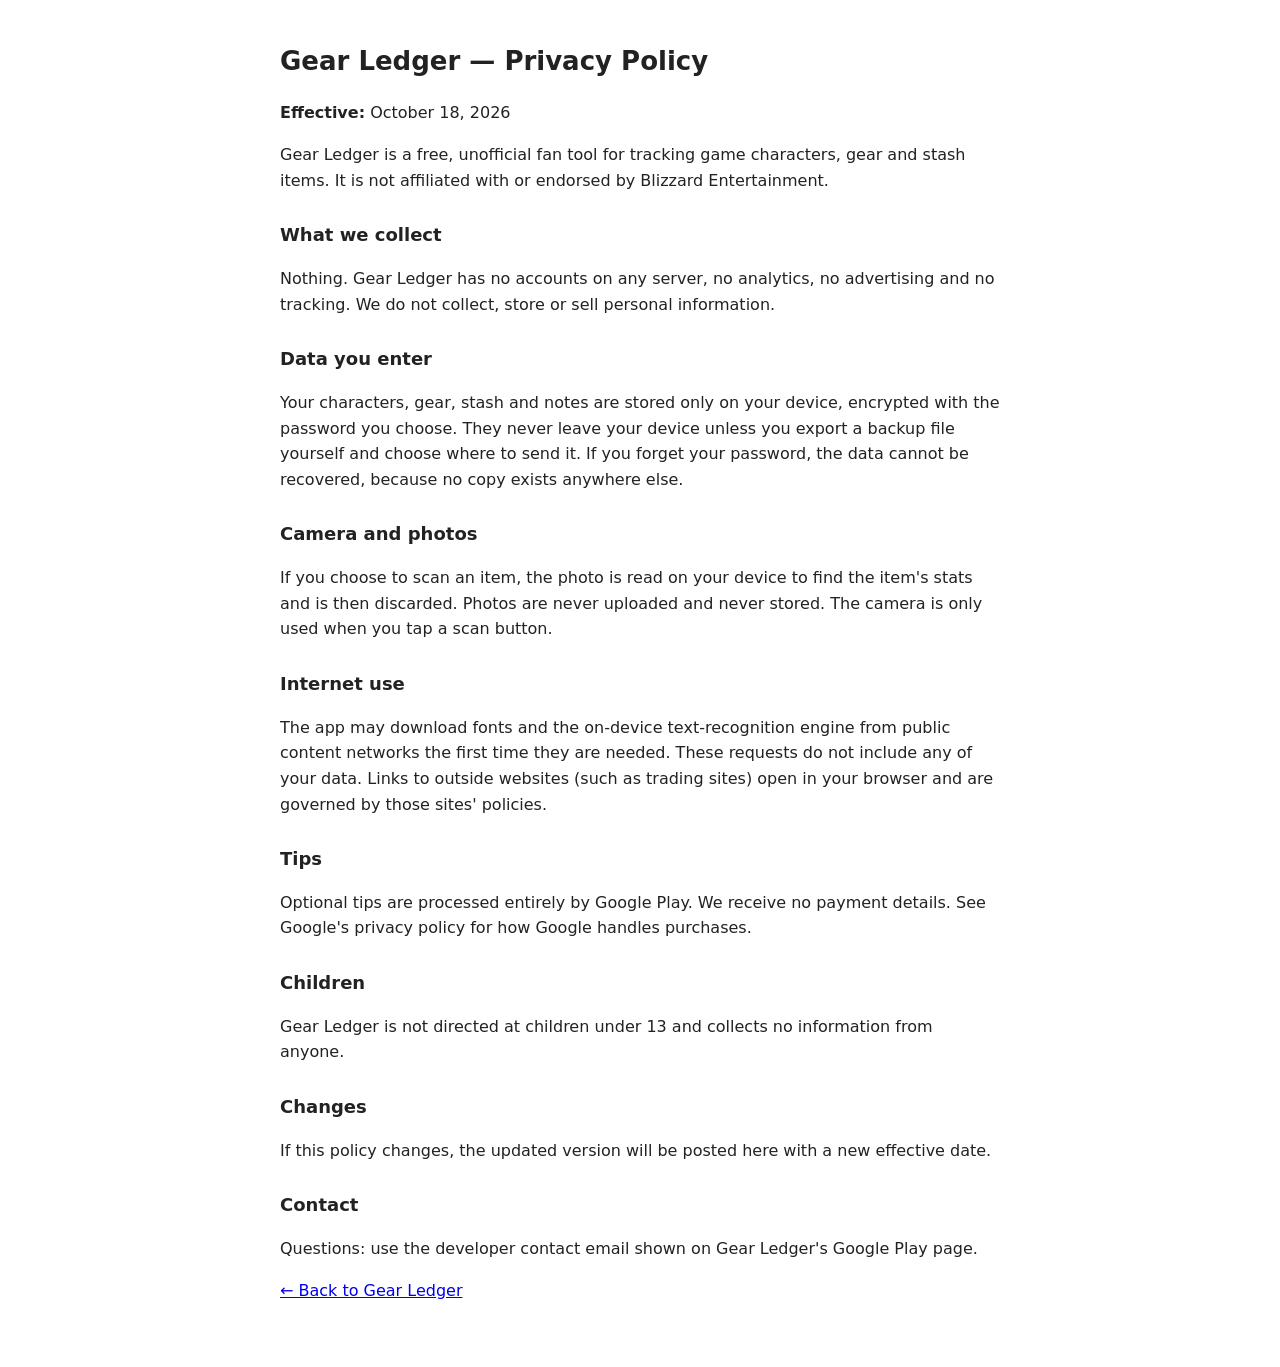
==== privacy.html @ b531e943 "Add standalone privacy policy page for the Google Play listing Separate page only; the web app itsel" ====
<!doctype html>
<html lang="en">
<head>
  <meta charset="utf-8">
  <meta name="viewport" content="width=device-width, initial-scale=1">
  <title>Gear Ledger — Privacy Policy</title>
  <style>
    body { font: 16px/1.6 system-ui, sans-serif; max-width: 720px; margin: 0 auto; padding: 24px 16px 48px; color: #222; background: #fff; }
    h1 { font-size: 26px; } h2 { font-size: 18px; margin-top: 28px; }
    @media (prefers-color-scheme: dark) { body { color: #e8e0d4; background: #0f0d0b; } a { color: #c8a252; } }
  </style>
</head>
<body>
<main>
  <h1>Gear Ledger — Privacy Policy</h1>
  <p><b>Effective:</b> October 18, 2026</p>
  <p>Gear Ledger is a free, unofficial fan tool for tracking game characters, gear and stash items. It is not affiliated with or endorsed by Blizzard Entertainment.</p>

  <h2>What we collect</h2>
  <p>Nothing. Gear Ledger has no accounts on any server, no analytics, no advertising and no tracking. We do not collect, store or sell personal information.</p>

  <h2>Data you enter</h2>
  <p>Your characters, gear, stash and notes are stored only on your device, encrypted with the password you choose. They never leave your device unless you export a backup file yourself and choose where to send it. If you forget your password, the data cannot be recovered, because no copy exists anywhere else.</p>

  <h2>Camera and photos</h2>
  <p>If you choose to scan an item, the photo is read on your device to find the item's stats and is then discarded. Photos are never uploaded and never stored. The camera is only used when you tap a scan button.</p>

  <h2>Internet use</h2>
  <p>The app may download fonts and the on-device text-recognition engine from public content networks the first time they are needed. These requests do not include any of your data. Links to outside websites (such as trading sites) open in your browser and are governed by those sites' policies.</p>

  <h2>Tips</h2>
  <p>Optional tips are processed entirely by Google Play. We receive no payment details. See Google's privacy policy for how Google handles purchases.</p>

  <h2>Children</h2>
  <p>Gear Ledger is not directed at children under 13 and collects no information from anyone.</p>

  <h2>Changes</h2>
  <p>If this policy changes, the updated version will be posted here with a new effective date.</p>

  <h2>Contact</h2>
  <p>Questions: use the developer contact email shown on Gear Ledger's Google Play page.</p>
  <p><a href="./">← Back to Gear Ledger</a></p>
</main>
</body>
</html>
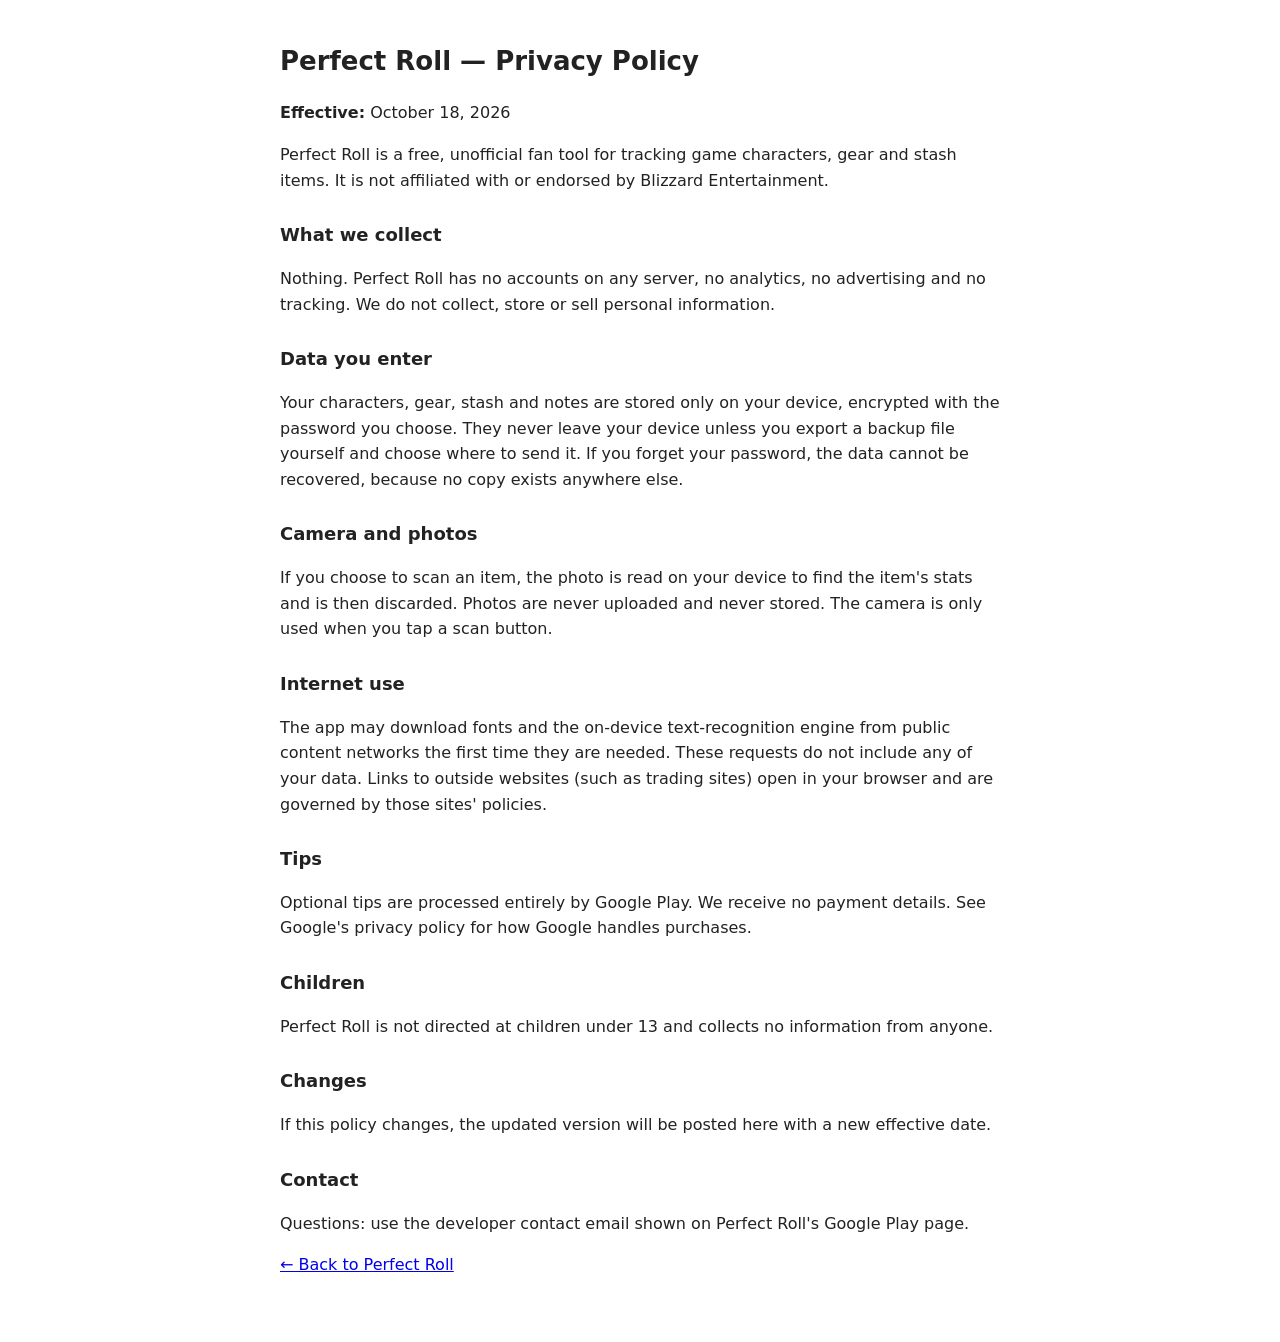
==== commit 48c1d53a: "Rename to Perfect Roll Display name only: storage keys and the backup format are unchanged, so exist" ====
--- a/privacy.html
+++ b/privacy.html
@@ -3,7 +3,7 @@
 <head>
   <meta charset="utf-8">
   <meta name="viewport" content="width=device-width, initial-scale=1">
-  <title>Gear Ledger — Privacy Policy</title>
+  <title>Perfect Roll — Privacy Policy</title>
   <style>
     body { font: 16px/1.6 system-ui, sans-serif; max-width: 720px; margin: 0 auto; padding: 24px 16px 48px; color: #222; background: #fff; }
     h1 { font-size: 26px; } h2 { font-size: 18px; margin-top: 28px; }
@@ -12,12 +12,12 @@
 </head>
 <body>
 <main>
-  <h1>Gear Ledger — Privacy Policy</h1>
+  <h1>Perfect Roll — Privacy Policy</h1>
   <p><b>Effective:</b> October 18, 2026</p>
-  <p>Gear Ledger is a free, unofficial fan tool for tracking game characters, gear and stash items. It is not affiliated with or endorsed by Blizzard Entertainment.</p>
+  <p>Perfect Roll is a free, unofficial fan tool for tracking game characters, gear and stash items. It is not affiliated with or endorsed by Blizzard Entertainment.</p>
 
   <h2>What we collect</h2>
-  <p>Nothing. Gear Ledger has no accounts on any server, no analytics, no advertising and no tracking. We do not collect, store or sell personal information.</p>
+  <p>Nothing. Perfect Roll has no accounts on any server, no analytics, no advertising and no tracking. We do not collect, store or sell personal information.</p>
 
   <h2>Data you enter</h2>
   <p>Your characters, gear, stash and notes are stored only on your device, encrypted with the password you choose. They never leave your device unless you export a backup file yourself and choose where to send it. If you forget your password, the data cannot be recovered, because no copy exists anywhere else.</p>
@@ -32,14 +32,14 @@
   <p>Optional tips are processed entirely by Google Play. We receive no payment details. See Google's privacy policy for how Google handles purchases.</p>
 
   <h2>Children</h2>
-  <p>Gear Ledger is not directed at children under 13 and collects no information from anyone.</p>
+  <p>Perfect Roll is not directed at children under 13 and collects no information from anyone.</p>
 
   <h2>Changes</h2>
   <p>If this policy changes, the updated version will be posted here with a new effective date.</p>
 
   <h2>Contact</h2>
-  <p>Questions: use the developer contact email shown on Gear Ledger's Google Play page.</p>
-  <p><a href="./">← Back to Gear Ledger</a></p>
+  <p>Questions: use the developer contact email shown on Perfect Roll's Google Play page.</p>
+  <p><a href="./">← Back to Perfect Roll</a></p>
 </main>
 </body>
 </html>
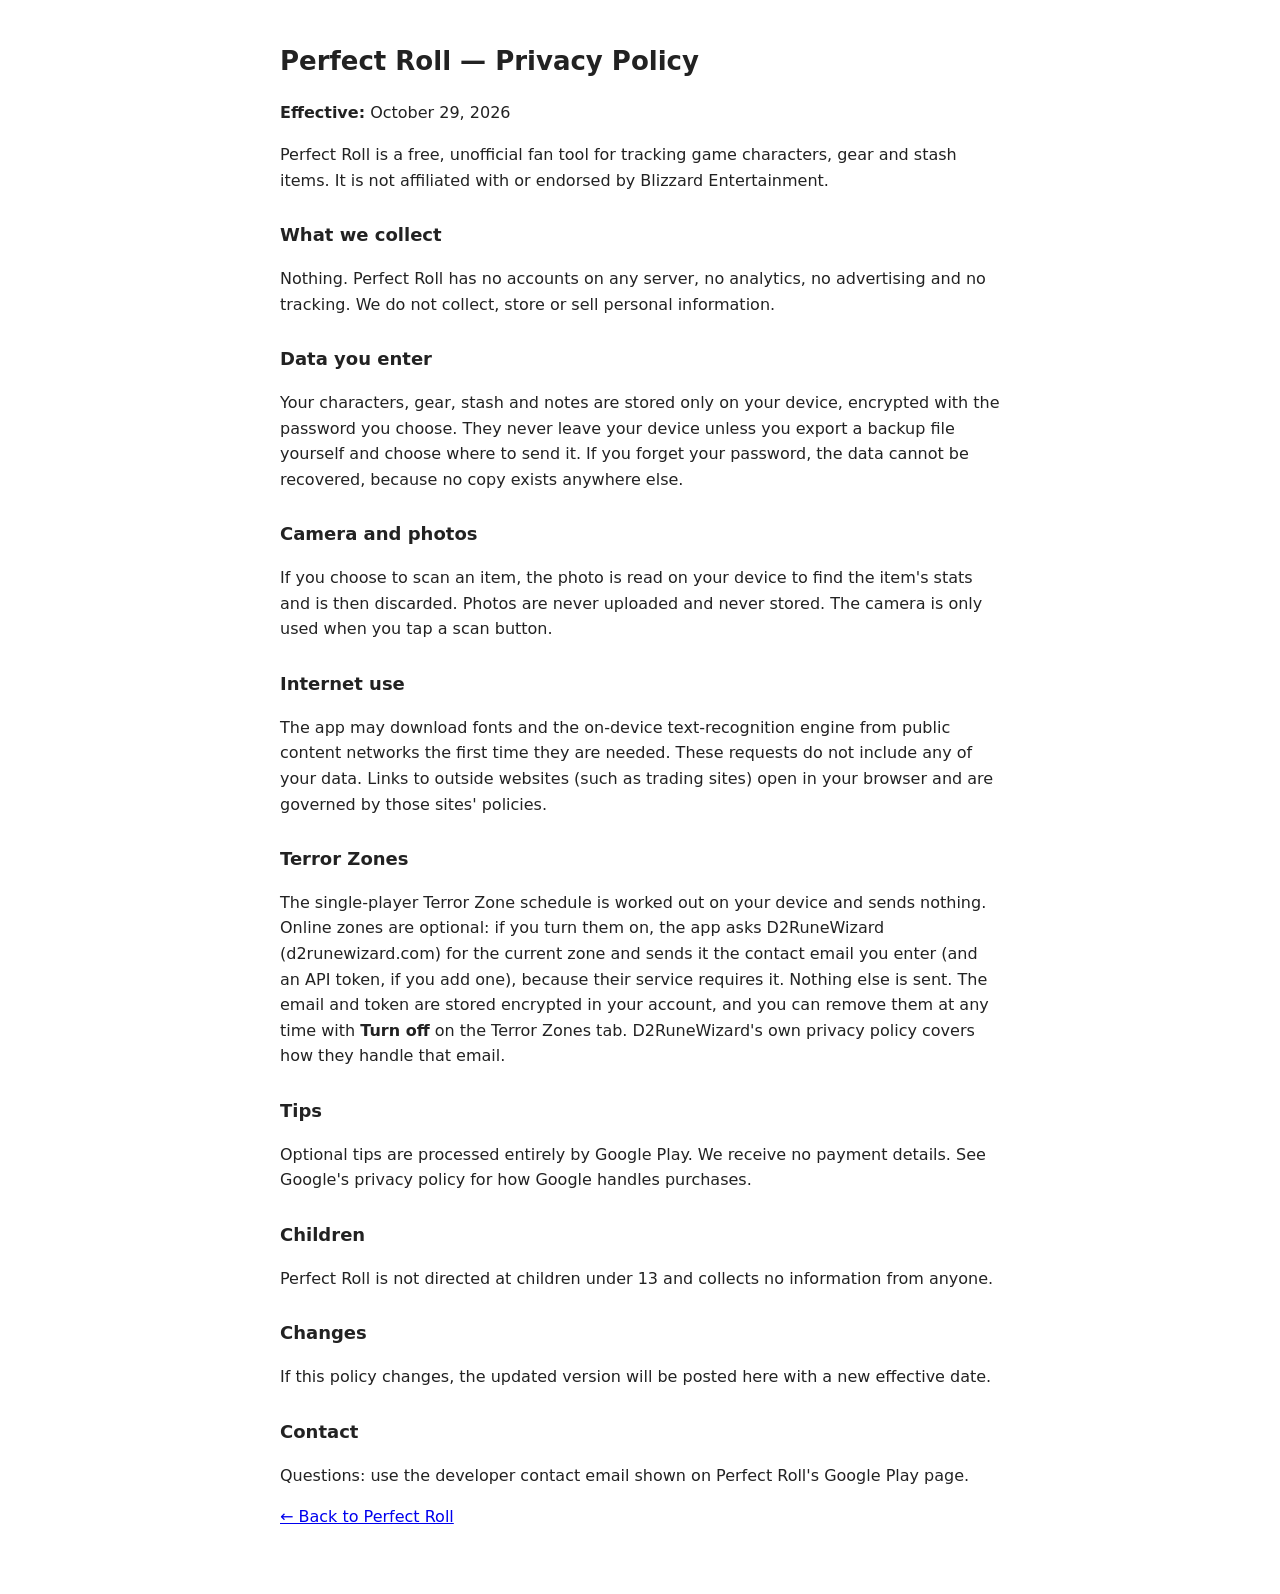
==== commit f812f4ba: "Privacy policy: optional online Terror Zones send the user's contact email to D2RuneWizard Co-Author" ====
--- a/privacy.html
+++ b/privacy.html
@@ -13,7 +13,7 @@
 <body>
 <main>
   <h1>Perfect Roll — Privacy Policy</h1>
-  <p><b>Effective:</b> October 18, 2026</p>
+  <p><b>Effective:</b> October 29, 2026</p>
   <p>Perfect Roll is a free, unofficial fan tool for tracking game characters, gear and stash items. It is not affiliated with or endorsed by Blizzard Entertainment.</p>
 
   <h2>What we collect</h2>
@@ -27,6 +27,9 @@
 
   <h2>Internet use</h2>
   <p>The app may download fonts and the on-device text-recognition engine from public content networks the first time they are needed. These requests do not include any of your data. Links to outside websites (such as trading sites) open in your browser and are governed by those sites' policies.</p>
+
+  <h2>Terror Zones</h2>
+  <p>The single-player Terror Zone schedule is worked out on your device and sends nothing. Online zones are optional: if you turn them on, the app asks D2RuneWizard (d2runewizard.com) for the current zone and sends it the contact email you enter (and an API token, if you add one), because their service requires it. Nothing else is sent. The email and token are stored encrypted in your account, and you can remove them at any time with <b>Turn off</b> on the Terror Zones tab. D2RuneWizard's own privacy policy covers how they handle that email.</p>
 
   <h2>Tips</h2>
   <p>Optional tips are processed entirely by Google Play. We receive no payment details. See Google's privacy policy for how Google handles purchases.</p>
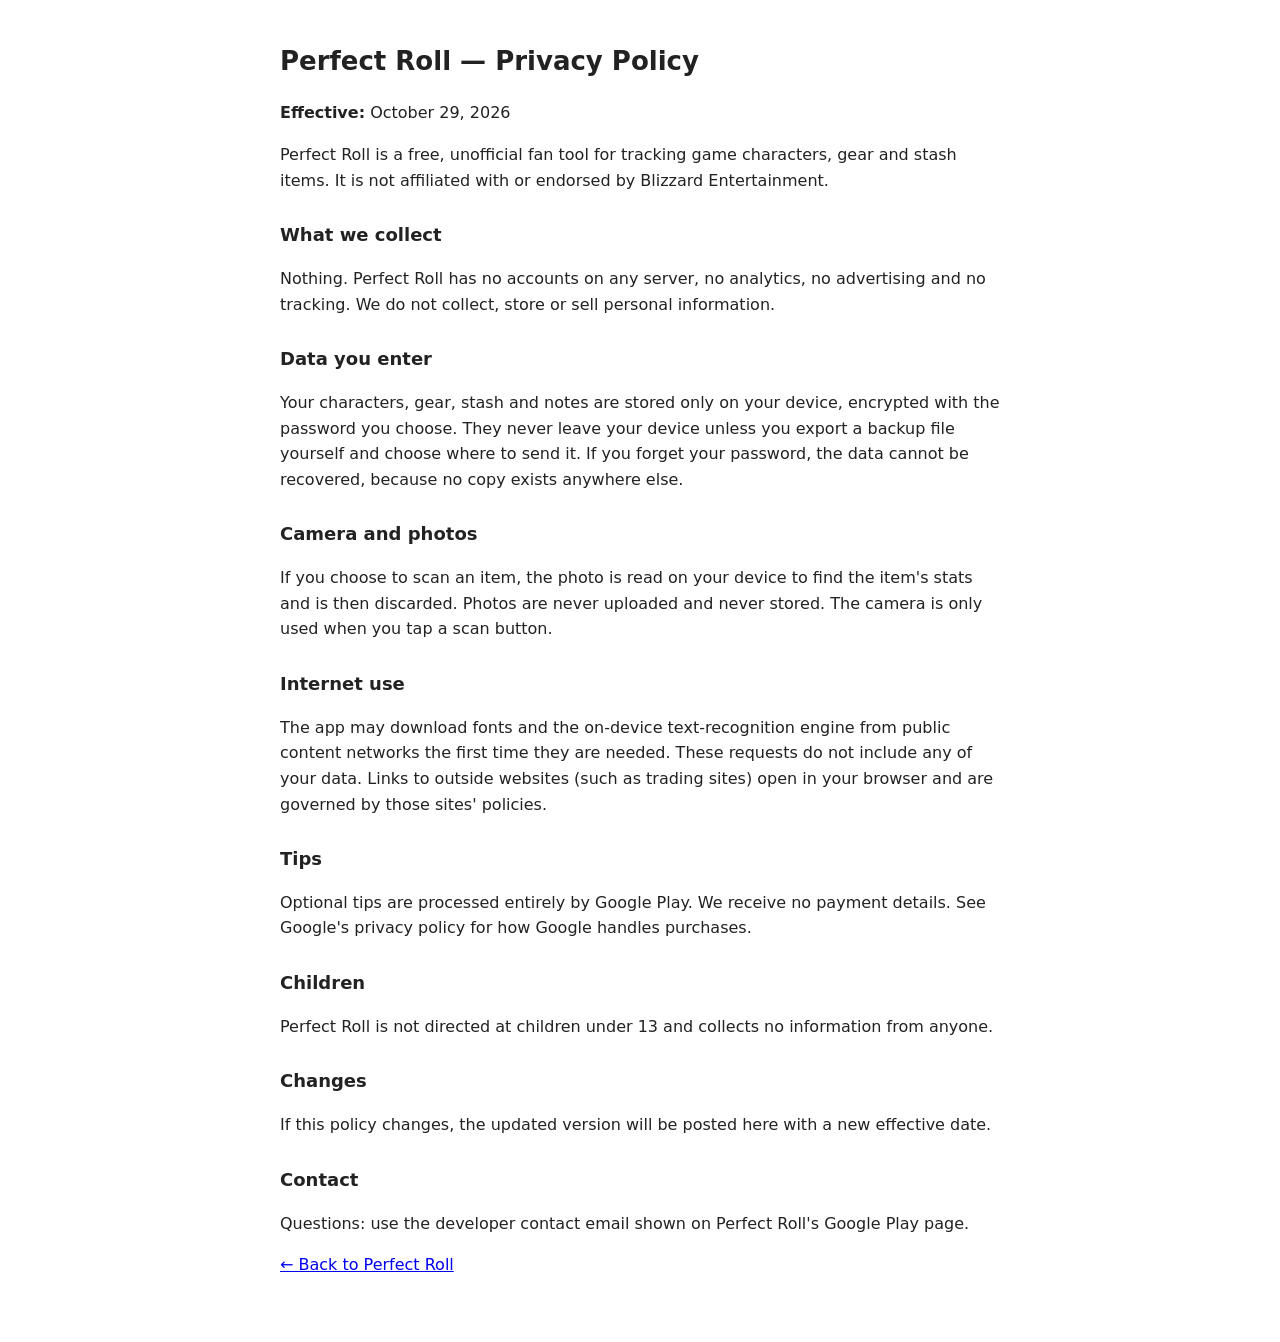
==== commit 2c1cb9e3: "Remove Terror Zone tracking (tab, D2RuneWizard lookup, zone data, docs); clear saved zone settings o" ====
--- a/privacy.html
+++ b/privacy.html
@@ -28,9 +28,6 @@
   <h2>Internet use</h2>
   <p>The app may download fonts and the on-device text-recognition engine from public content networks the first time they are needed. These requests do not include any of your data. Links to outside websites (such as trading sites) open in your browser and are governed by those sites' policies.</p>
 
-  <h2>Terror Zones</h2>
-  <p>The single-player Terror Zone schedule is worked out on your device and sends nothing. Online zones are optional: if you turn them on, the app asks D2RuneWizard (d2runewizard.com) for the current zone and sends it the contact email you enter (and an API token, if you add one), because their service requires it. Nothing else is sent. The email and token are stored encrypted in your account, and you can remove them at any time with <b>Turn off</b> on the Terror Zones tab. D2RuneWizard's own privacy policy covers how they handle that email.</p>
-
   <h2>Tips</h2>
   <p>Optional tips are processed entirely by Google Play. We receive no payment details. See Google's privacy policy for how Google handles purchases.</p>
 
